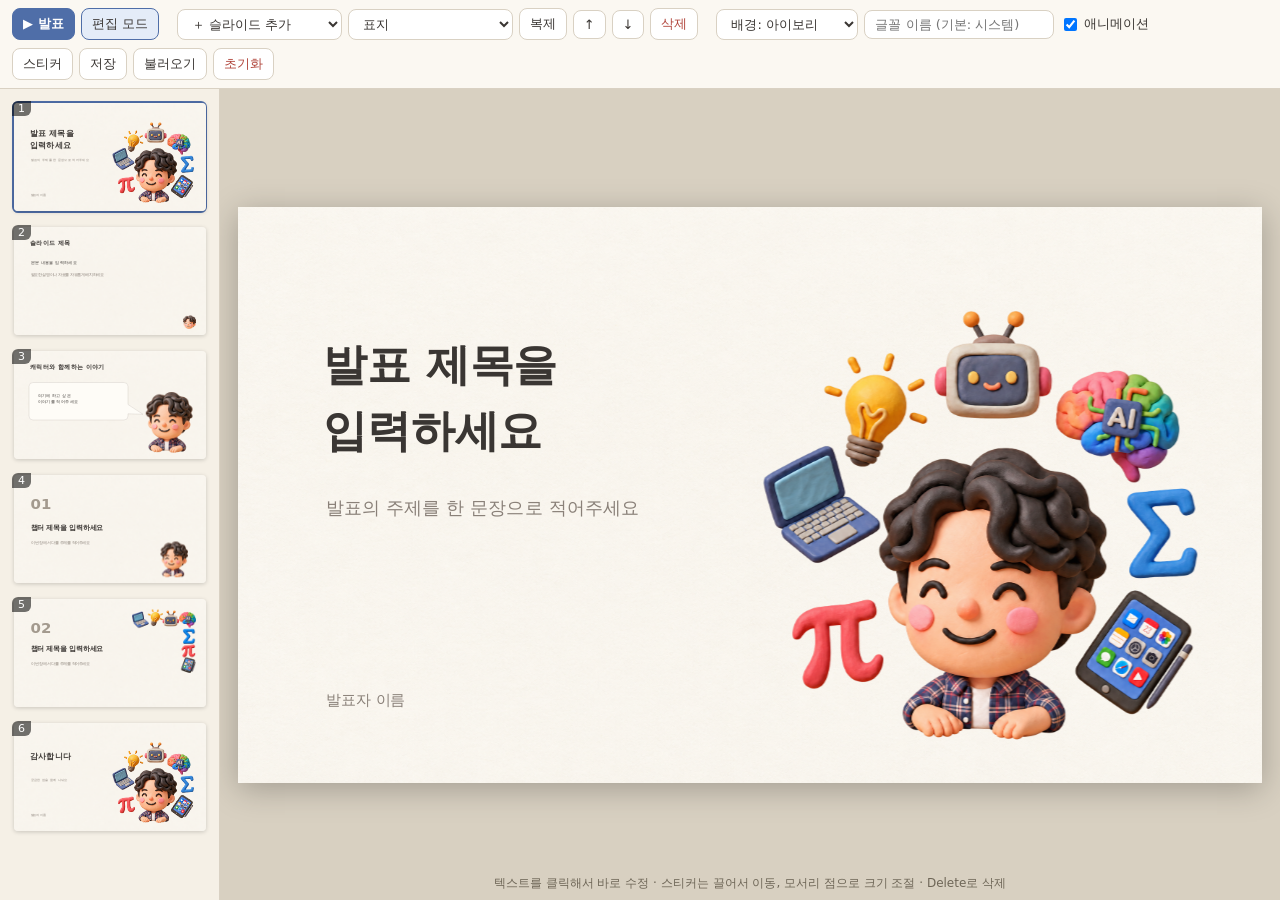
==== app/index.html @ e6085f99 "슬라이드 발표 앱 초안과 스티커 에셋, 문서 추가 - app/: 순수 HTML/JS 슬라이드 앱 (6종 형태, 편집 모드, 애니메이션, 발표 모드, 스티커) - app/assets" ====
<!doctype html>
<html lang="ko">
<head>
<meta charset="utf-8">
<meta name="viewport" content="width=device-width, initial-scale=1">
<title>Any Slide</title>
<link rel="stylesheet" href="style.css">
</head>
<body class="edit">
<header id="toolbar">
  <div class="group">
    <button id="btnPresent" class="primary" title="발표 시작 (F)">▶ 발표</button>
    <button id="btnEdit" title="편집 모드 켜기/끄기 (E)">편집 모드</button>
  </div>
  <div class="group">
    <select id="selAdd" title="새 슬라이드 추가"><option value="">＋ 슬라이드 추가</option></select>
    <select id="selType" title="현재 슬라이드의 형태"></select>
    <button id="btnDup" title="복제">복제</button>
    <button id="btnUp" title="앞으로">↑</button>
    <button id="btnDown" title="뒤로">↓</button>
    <button id="btnDel" title="삭제" class="danger">삭제</button>
  </div>
  <div class="group">
    <select id="selBg" title="배경">
      <option value="ivory">배경: 아이보리</option>
      <option value="sage">배경: 세이지</option>
      <option value="bluegray">배경: 블루그레이</option>
    </select>
    <input id="inFont" type="text" placeholder="글꼴 이름 (기본: 시스템)" title="CSS font-family. 컴퓨터에 설치된 글꼴 이름을 입력">
    <label class="check"><input id="chkAnim" type="checkbox" checked> 애니메이션</label>
  </div>
  <div class="group">
    <button id="btnSticker" title="스티커 추가">스티커</button>
    <button id="btnExport" title="덱을 JSON 파일로 저장">저장</button>
    <button id="btnImport" title="JSON 파일 불러오기">불러오기</button>
    <button id="btnReset" class="danger" title="처음 상태로">초기화</button>
  </div>
</header>

<aside id="thumbs" aria-label="슬라이드 목록"></aside>

<main id="stageWrap">
  <div id="stageBox"><div id="slideHost"></div></div>
  <div id="hint">텍스트를 클릭해서 바로 수정 · 스티커는 끌어서 이동, 모서리 점으로 크기 조절 · Delete로 삭제</div>
</main>

<div id="stickerPanel" hidden>
  <div class="panel-title">스티커 <button id="btnPanelClose" aria-label="닫기">✕</button></div>
  <div id="stickerGrid"></div>
  <div class="panel-actions">
    <label class="check"><input id="chkStickerMove" type="checkbox" checked> 선택한 스티커 둥실둥실</label>
    <button id="btnStickerDel" class="danger">선택한 스티커 삭제</button>
  </div>
</div>

<div id="hud" aria-hidden="true"></div>
<input id="fileImport" type="file" accept="application/json,.json" hidden>
<script src="app.js"></script>
</body>
</html>
---- app/style.css ----
:root {
  --ink: #3a3633;
  --ink-sub: #8a8179;
  --ink-num: #a39a8e;
  --ui-bg: #efe9de;
  --ui-line: #d9d1c3;
  --ui-accent: #4f6ea8;
  --font: "Pretendard", "Apple SD Gothic Neo", "Noto Sans KR", "Malgun Gothic", system-ui, sans-serif;
}
* { box-sizing: border-box; }
html, body { height: 100%; margin: 0; }
body {
  font-family: var(--font);
  background: var(--ui-bg);
  color: var(--ink);
  display: grid;
  grid-template-columns: 220px 1fr;
  grid-template-rows: auto 1fr;
  grid-template-areas: "bar bar" "side main";
  overflow: hidden;
}

/* ---------- 도구 모음 ---------- */
#toolbar {
  grid-area: bar;
  display: flex; flex-wrap: wrap; gap: 8px 18px; align-items: center;
  padding: 8px 12px; background: #fbf8f2; border-bottom: 1px solid var(--ui-line);
}
#toolbar .group { display: flex; gap: 6px; align-items: center; flex-wrap: wrap; }
button, select, input[type=text] {
  font: inherit; font-size: 13px; color: var(--ink);
  background: #fff; border: 1px solid var(--ui-line); border-radius: 8px; padding: 6px 10px;
}
button { cursor: pointer; }
button:hover, select:hover { border-color: #b9ae9c; }
button.primary { background: var(--ui-accent); border-color: var(--ui-accent); color: #fff; font-weight: 600; }
button.danger { color: #b0443a; }
button.on { background: #e4ecf8; border-color: var(--ui-accent); }
input[type=text] { width: 190px; }
.check { font-size: 13px; display: flex; gap: 4px; align-items: center; cursor: pointer; }

/* ---------- 썸네일 ---------- */
#thumbs {
  grid-area: side; overflow-y: auto; padding: 12px; background: #f5f0e6;
  border-right: 1px solid var(--ui-line);
  display: flex; flex-direction: column; gap: 12px;
}
.thumb { position: relative; cursor: pointer; border: 2px solid transparent; border-radius: 6px; padding: 0; }
.thumb.active { border-color: var(--ui-accent); }
.thumb .no { position: absolute; left: -2px; top: -2px; background: rgba(0,0,0,.55); color: #fff; font-size: 11px; padding: 1px 6px; border-radius: 6px 0 6px 0; z-index: 2; }
.thumb .box { width: 192px; height: 108px; overflow: hidden; position: relative; border-radius: 4px; box-shadow: 0 1px 4px rgba(0,0,0,.18); }
.thumb .slide { transform: scale(0.1); transform-origin: 0 0; }

/* ---------- 무대 ---------- */
#stageWrap { grid-area: main; position: relative; display: flex; align-items: center; justify-content: center; overflow: hidden; background: #d8d0c1; }
#stageBox { position: relative; box-shadow: 0 6px 30px rgba(0,0,0,.25); }
#hint { position: absolute; bottom: 8px; left: 0; right: 0; text-align: center; font-size: 12px; color: #6e6657; pointer-events: none; }

.slide {
  position: absolute; left: 0; top: 0; width: 1920px; height: 1080px;
  transform-origin: 0 0; overflow: hidden; background-size: cover; background-position: center;
  font-family: var(--deck-font, var(--font));
}
.slide.enter { animation: slide-in .35s ease-out both; }
.slide > * { position: absolute; margin: 0; }

.t { white-space: pre-wrap; word-break: keep-all; overflow-wrap: anywhere; outline: none; color: var(--ink); }
.t.title-xl { font-size: 82px; font-weight: 700; line-height: 1.5; }
.t.title-l  { font-size: 68px; font-weight: 700; line-height: 1.3; }
.t.title-m  { font-size: 64px; font-weight: 700; line-height: 1.3; }
.t.body-l   { font-size: 44px; font-weight: 400; line-height: 1.5; }
.t.body-m   { font-size: 36px; font-weight: 400; line-height: 1.5; color: var(--ink-sub); }
.t.sub      { font-size: 34px; font-weight: 400; line-height: 1.4; color: var(--ink-sub); }
.t.name     { font-size: 28px; font-weight: 400; line-height: 1.4; color: var(--ink-sub); }
.t.num      { font-size: 150px; font-weight: 600; line-height: 1.1; color: var(--ink-num); }
.t.bubble   { font-size: 44px; line-height: 1.5; }

.edit .t[contenteditable] { cursor: text; border-radius: 8px; }
.edit .t[contenteditable]:hover { background: rgba(79,110,168,.08); box-shadow: 0 0 0 2px rgba(79,110,168,.25); }
.edit .t[contenteditable]:focus { background: rgba(79,110,168,.10); box-shadow: 0 0 0 3px rgba(79,110,168,.45); }
.edit .t[contenteditable]:empty::before { content: attr(data-ph); color: #b8b0a3; }

.img { user-select: none; -webkit-user-drag: none; pointer-events: none; }
.sticker { cursor: grab; touch-action: none; }
.sticker img { width: 100%; display: block; pointer-events: none; -webkit-user-drag: none; }
.sticker .rs { display: none; position: absolute; right: -10px; bottom: -10px; width: 26px; height: 26px; background: var(--ui-accent); border: 3px solid #fff; border-radius: 50%; cursor: nwse-resize; }
.edit .sticker.sel { outline: 3px dashed var(--ui-accent); outline-offset: 4px; }
.edit .sticker.sel .rs { display: block; }
.present .sticker { cursor: none; pointer-events: none; }

/* ---------- 애니메이션 (글자는 페이드인 위주) ---------- */
.fade-up { animation: fade-up .7s cubic-bezier(.2,.7,.2,1) both; animation-delay: var(--d, 0s); }
.pop { animation: pop .8s cubic-bezier(.2,1.3,.4,1) both; animation-delay: var(--d, 0s); }
.rise { animation: rise .8s cubic-bezier(.2,.8,.2,1) both; animation-delay: var(--d, 0s); }
.drop-in { animation: drop-in .9s cubic-bezier(.2,.8,.2,1) both; animation-delay: var(--d, 0s); }
.pop.float { animation: pop .8s cubic-bezier(.2,1.3,.4,1) both, float 5s ease-in-out infinite; animation-delay: var(--d, 0s), calc(var(--d, 0s) + .9s); }
.bubble-pop { transform-origin: 1290px 633px; animation: pop .7s cubic-bezier(.2,1.4,.4,1) both; animation-delay: var(--d, 0s); }
@keyframes fade-up { from { opacity: 0; transform: translateY(26px); } to { opacity: 1; transform: none; } }
@keyframes pop { from { opacity: 0; transform: scale(.6); } to { opacity: 1; transform: none; } }
@keyframes rise { from { opacity: 0; transform: translateY(80px); } to { opacity: 1; transform: none; } }
@keyframes drop-in { from { opacity: 0; transform: translate(50px,-50px) scale(.92); } to { opacity: 1; transform: none; } }
@keyframes float { 0%,100% { transform: translateY(0); } 50% { transform: translateY(-10px); } }
@keyframes slide-in { from { opacity: 0; } to { opacity: 1; } }
.no-anim *, .no-anim.slide { animation: none !important; }
@media (prefers-reduced-motion: reduce) { .slide *, .slide { animation: none !important; } }

/* ---------- 스티커 패널 ---------- */
#stickerPanel {
  position: fixed; right: 16px; top: 64px; width: 280px; max-height: 70vh; overflow: auto; z-index: 20;
  background: #fffdf8; border: 1px solid var(--ui-line); border-radius: 12px; box-shadow: 0 8px 30px rgba(0,0,0,.2); padding: 12px;
}
#stickerPanel[hidden] { display: none; }
.panel-title { display: flex; justify-content: space-between; align-items: center; font-weight: 700; margin-bottom: 8px; }
.panel-title button { border: 0; background: none; font-size: 16px; padding: 2px 6px; }
#stickerGrid { display: grid; grid-template-columns: repeat(3, 1fr); gap: 8px; }
#stickerGrid button { padding: 6px; aspect-ratio: 1; background: #f3eee4; }
#stickerGrid img { width: 100%; height: 100%; object-fit: contain; }
.panel-actions { margin-top: 10px; display: flex; flex-direction: column; gap: 8px; }

/* ---------- 발표 모드 ---------- */
body.present { grid-template-columns: 1fr; grid-template-rows: 1fr; grid-template-areas: "main"; background: #000; }
body.present #toolbar, body.present #thumbs, body.present #hint, body.present #stickerPanel { display: none; }
body.present #stageWrap { background: #000; }
body.present #stageBox { box-shadow: none; }
body.present.idle { cursor: none; }
#hud { position: fixed; bottom: 12px; left: 50%; transform: translateX(-50%); background: rgba(0,0,0,.55); color: #fff; font-size: 14px; padding: 4px 14px; border-radius: 999px; opacity: 0; transition: opacity .3s; pointer-events: none; display: none; }
body.present #hud { display: block; }
body.present:not(.idle) #hud { opacity: 1; }

@keyframes noop {}
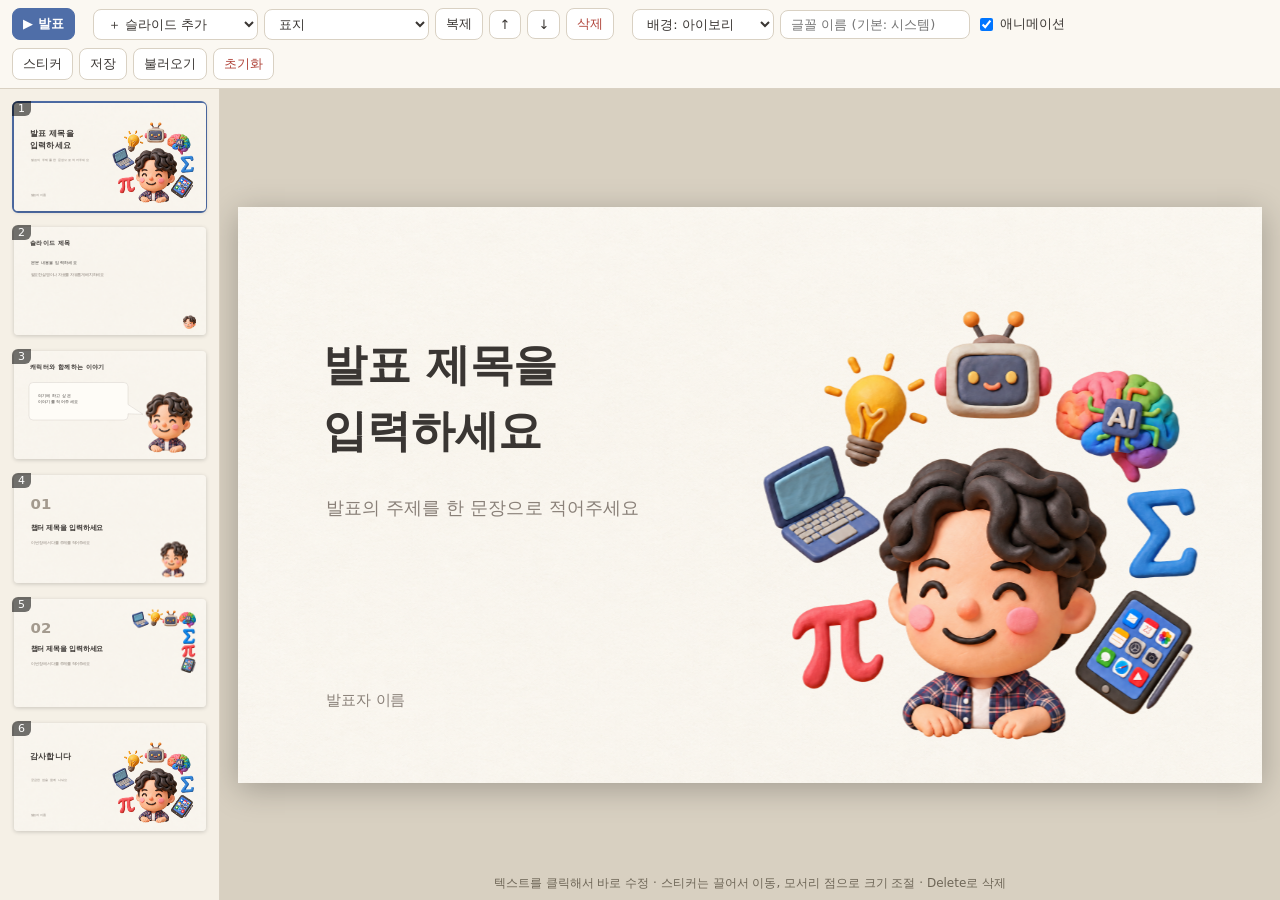
==== commit cd1fb360: "Codex 검토 반영: 덱 검증, 저장 안정화, 스티커 조작, 접근성 수정 - 불러온 덱을 허용 필드만 복사하고 범위를 검증해 속성 주입 차단 - 불러오기 실패 시 기존 덱 유지," ====
--- a/app/index.html
+++ b/app/index.html
@@ -9,8 +9,7 @@
 <body class="edit">
 <header id="toolbar">
   <div class="group">
-    <button id="btnPresent" class="primary" title="발표 시작 (F)">▶ 발표</button>
-    <button id="btnEdit" title="편집 모드 켜기/끄기 (E)">편집 모드</button>
+    <button id="btnPresent" class="primary" title="발표 시작 (F) · 발표 중 Esc로 종료">▶ 발표</button>
   </div>
   <div class="group">
     <select id="selAdd" title="새 슬라이드 추가"><option value="">＋ 슬라이드 추가</option></select>
--- a/app/style.css
+++ b/app/style.css
@@ -45,8 +45,9 @@
   border-right: 1px solid var(--ui-line);
   display: flex; flex-direction: column; gap: 12px;
 }
-.thumb { position: relative; cursor: pointer; border: 2px solid transparent; border-radius: 6px; padding: 0; }
+.thumb { position: relative; display: block; cursor: pointer; border: 2px solid transparent; border-radius: 6px; padding: 0; background: none; font: inherit; text-align: left; }
 .thumb.active { border-color: var(--ui-accent); }
+.thumb:focus-visible, button:focus-visible, select:focus-visible, input:focus-visible { outline: 3px solid var(--ui-accent); outline-offset: 2px; }
 .thumb .no { position: absolute; left: -2px; top: -2px; background: rgba(0,0,0,.55); color: #fff; font-size: 11px; padding: 1px 6px; border-radius: 6px 0 6px 0; z-index: 2; }
 .thumb .box { width: 192px; height: 108px; overflow: hidden; position: relative; border-radius: 4px; box-shadow: 0 1px 4px rgba(0,0,0,.18); }
 .thumb .slide { transform: scale(0.1); transform-origin: 0 0; }
@@ -55,6 +56,7 @@
 #stageWrap { grid-area: main; position: relative; display: flex; align-items: center; justify-content: center; overflow: hidden; background: #d8d0c1; }
 #stageBox { position: relative; box-shadow: 0 6px 30px rgba(0,0,0,.25); }
 #hint { position: absolute; bottom: 8px; left: 0; right: 0; text-align: center; font-size: 12px; color: #6e6657; pointer-events: none; }
+#hint.warn { color: #fff; background: #b0443a; font-size: 13px; padding: 6px 12px; bottom: 0; }
 
 .slide {
   position: absolute; left: 0; top: 0; width: 1920px; height: 1080px;
@@ -126,5 +128,3 @@
 #hud { position: fixed; bottom: 12px; left: 50%; transform: translateX(-50%); background: rgba(0,0,0,.55); color: #fff; font-size: 14px; padding: 4px 14px; border-radius: 999px; opacity: 0; transition: opacity .3s; pointer-events: none; display: none; }
 body.present #hud { display: block; }
 body.present:not(.idle) #hud { opacity: 1; }
-
-@keyframes noop {}
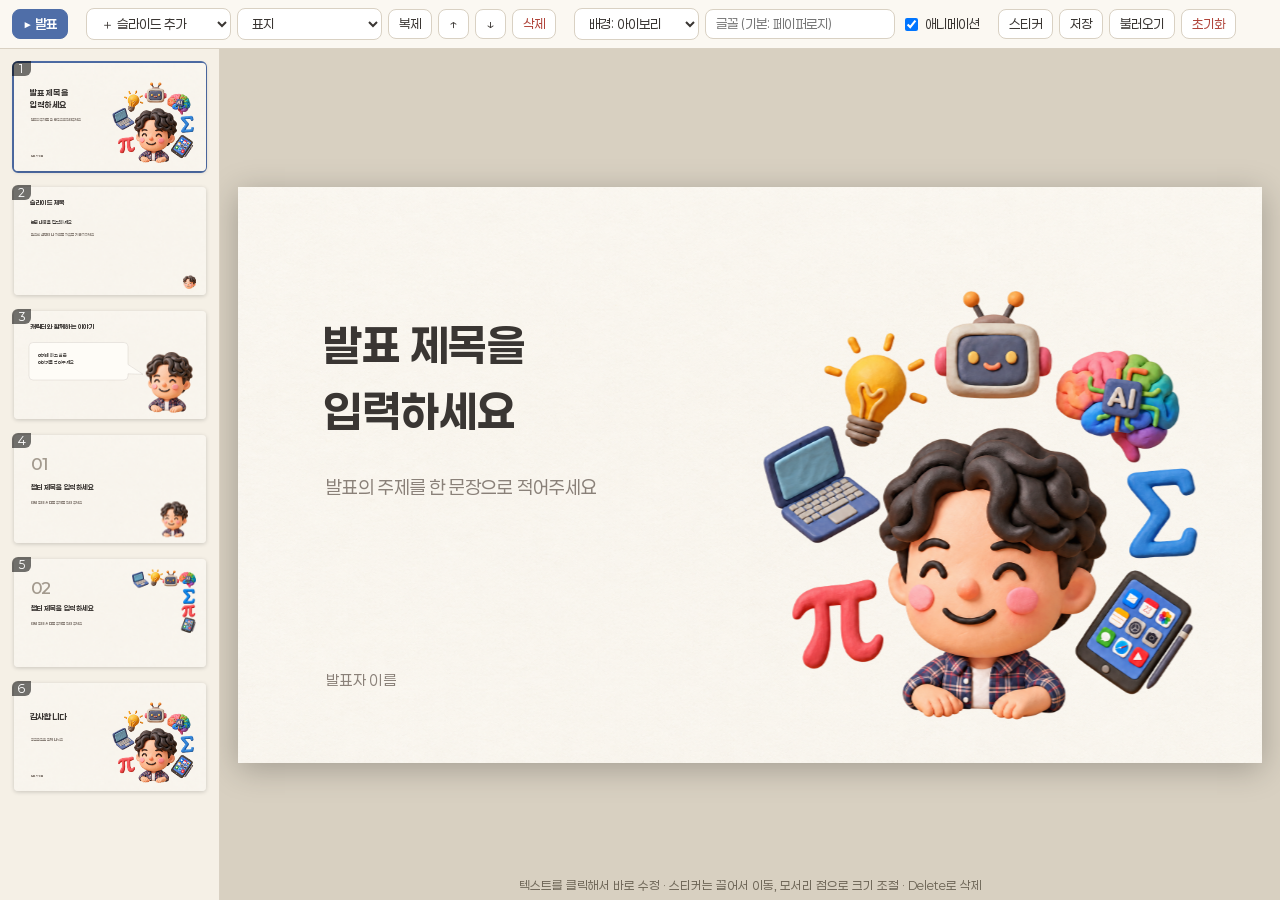
==== commit 3db0074d: "기본 글꼴을 페이퍼로지로 변경하고 웹폰트 포함 - app/fonts/에 Paperlogy 400~800 웹폰트와 OFL 라이선스 포함 (공식 Freesentation/paperlo" ====
--- a/app/index.html
+++ b/app/index.html
@@ -25,7 +25,7 @@
       <option value="sage">배경: 세이지</option>
       <option value="bluegray">배경: 블루그레이</option>
     </select>
-    <input id="inFont" type="text" placeholder="글꼴 이름 (기본: 시스템)" title="CSS font-family. 컴퓨터에 설치된 글꼴 이름을 입력">
+    <input id="inFont" type="text" placeholder="글꼴 (기본: 페이퍼로지)" title="다른 글꼴을 쓰려면 컴퓨터에 설치된 글꼴 이름을 입력. 비우면 페이퍼로지">
     <label class="check"><input id="chkAnim" type="checkbox" checked> 애니메이션</label>
   </div>
   <div class="group">
--- a/app/style.css
+++ b/app/style.css
@@ -1,3 +1,10 @@
+/* 페이퍼로지 (SIL OFL 1.1, fonts/OFL-Paperlogy.txt). 오프라인 발표를 위해 앱에 포함 */
+@font-face { font-family: 'Paperlogy'; src: url('fonts/Paperlogy-4Regular.woff2') format('woff2'); font-weight: 400; font-display: block; }
+@font-face { font-family: 'Paperlogy'; src: url('fonts/Paperlogy-5Medium.woff2') format('woff2'); font-weight: 500; font-display: block; }
+@font-face { font-family: 'Paperlogy'; src: url('fonts/Paperlogy-6SemiBold.woff2') format('woff2'); font-weight: 600; font-display: block; }
+@font-face { font-family: 'Paperlogy'; src: url('fonts/Paperlogy-7Bold.woff2') format('woff2'); font-weight: 700; font-display: block; }
+@font-face { font-family: 'Paperlogy'; src: url('fonts/Paperlogy-8ExtraBold.woff2') format('woff2'); font-weight: 800; font-display: block; }
+
 :root {
   --ink: #3a3633;
   --ink-sub: #8a8179;
@@ -5,7 +12,7 @@
   --ui-bg: #efe9de;
   --ui-line: #d9d1c3;
   --ui-accent: #4f6ea8;
-  --font: "Pretendard", "Apple SD Gothic Neo", "Noto Sans KR", "Malgun Gothic", system-ui, sans-serif;
+  --font: "Paperlogy", "Apple SD Gothic Neo", "Noto Sans KR", "Malgun Gothic", system-ui, sans-serif;
 }
 * { box-sizing: border-box; }
 html, body { height: 100%; margin: 0; }
@@ -77,6 +84,9 @@
 .t.num      { font-size: 150px; font-weight: 600; line-height: 1.1; color: var(--ink-num); }
 .t.bubble   { font-size: 44px; line-height: 1.5; }
 
+.stack { display: flex; flex-direction: column; }
+.stack > .t { position: relative; }
+.edit .over { outline: 3px dashed #b0443a; outline-offset: 6px; border-radius: 8px; }
 .edit .t[contenteditable] { cursor: text; border-radius: 8px; }
 .edit .t[contenteditable]:hover { background: rgba(79,110,168,.08); box-shadow: 0 0 0 2px rgba(79,110,168,.25); }
 .edit .t[contenteditable]:focus { background: rgba(79,110,168,.10); box-shadow: 0 0 0 3px rgba(79,110,168,.45); }
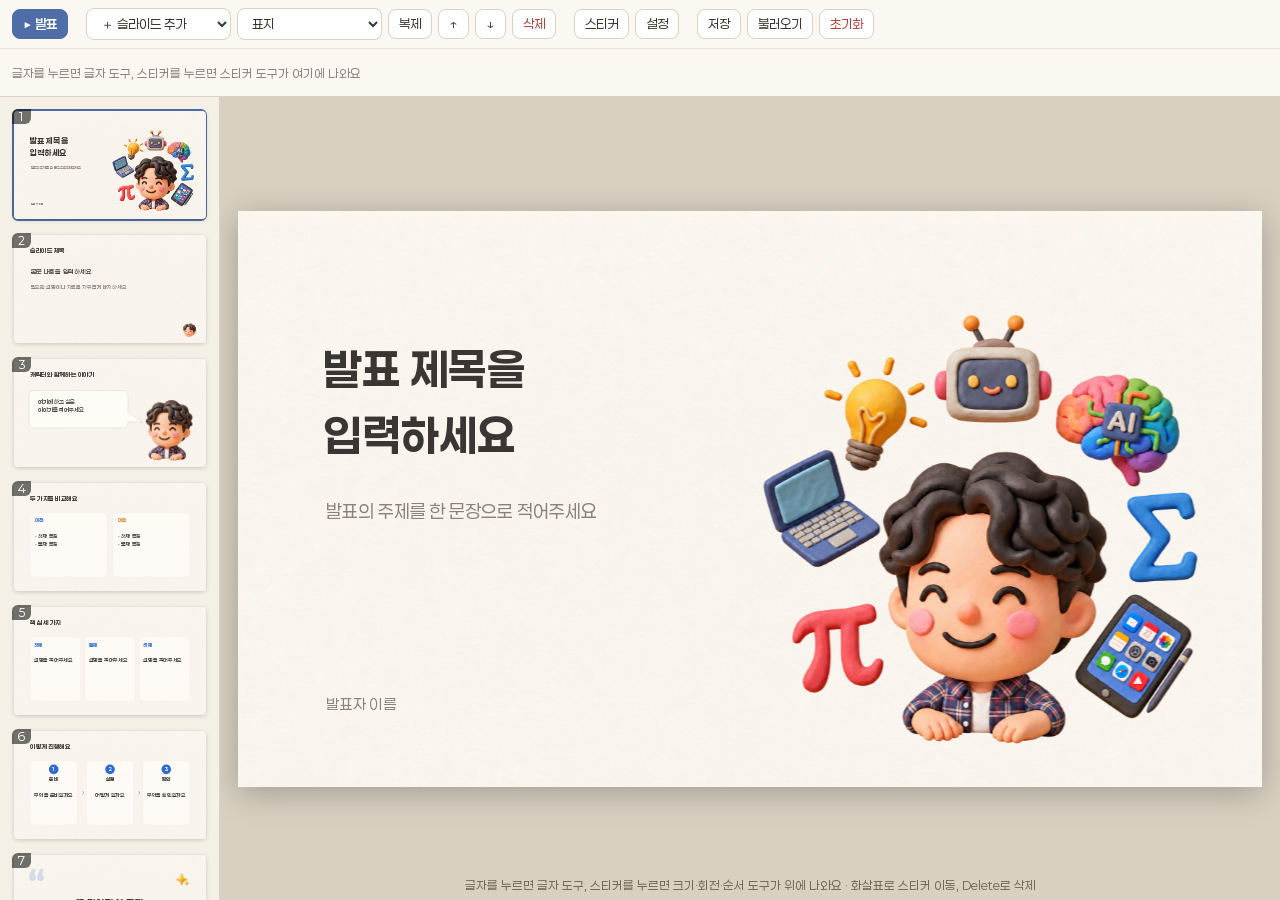
==== commit d66b9ba0: "1차 수정: 스티커 패널·변형, 글자 서식, 새 형태 7종, 자동 키우기, 장 전환, 애니메이션 설정 - 스티커 패널 잘림 수정, 이름 표시 (1) - 스티커 네 모서리 크기 조절" ====
--- a/app/index.html
+++ b/app/index.html
@@ -8,52 +8,61 @@
 </head>
 <body class="edit">
 <header id="toolbar">
-  <div class="group">
-    <button id="btnPresent" class="primary" title="발표 시작 (F) · 발표 중 Esc로 종료">▶ 발표</button>
+  <div id="mainbar">
+    <div class="group">
+      <button id="btnPresent" class="primary" title="발표 시작 (F) · 발표 중 Esc로 종료">▶ 발표</button>
+    </div>
+    <div class="group">
+      <select id="selAdd" title="새 슬라이드 추가"><option value="">＋ 슬라이드 추가</option></select>
+      <select id="selType" title="현재 슬라이드의 형태"></select>
+      <button id="btnDup" title="슬라이드 복제">복제</button>
+      <button id="btnUp" title="앞으로">↑</button>
+      <button id="btnDown" title="뒤로">↓</button>
+      <button id="btnDel" title="슬라이드 삭제" class="danger">삭제</button>
+    </div>
+    <div class="group">
+      <button id="btnSticker" title="스티커 추가">스티커</button>
+      <button id="btnSettings" title="배경, 글꼴, 장 전환, 애니메이션">설정</button>
+    </div>
+    <div class="group">
+      <button id="btnExport" title="덱을 JSON 파일로 저장">저장</button>
+      <button id="btnImport" title="JSON 파일 불러오기">불러오기</button>
+      <button id="btnReset" class="danger" title="처음 상태로">초기화</button>
+    </div>
   </div>
-  <div class="group">
-    <select id="selAdd" title="새 슬라이드 추가"><option value="">＋ 슬라이드 추가</option></select>
-    <select id="selType" title="현재 슬라이드의 형태"></select>
-    <button id="btnDup" title="복제">복제</button>
-    <button id="btnUp" title="앞으로">↑</button>
-    <button id="btnDown" title="뒤로">↓</button>
-    <button id="btnDel" title="삭제" class="danger">삭제</button>
-  </div>
-  <div class="group">
-    <select id="selBg" title="배경">
-      <option value="ivory">배경: 아이보리</option>
-      <option value="sage">배경: 세이지</option>
-      <option value="bluegray">배경: 블루그레이</option>
-    </select>
-    <input id="inFont" type="text" placeholder="글꼴 (기본: 페이퍼로지)" title="다른 글꼴을 쓰려면 컴퓨터에 설치된 글꼴 이름을 입력. 비우면 페이퍼로지">
-    <label class="check"><input id="chkAnim" type="checkbox" checked> 애니메이션</label>
-  </div>
-  <div class="group">
-    <button id="btnSticker" title="스티커 추가">스티커</button>
-    <button id="btnExport" title="덱을 JSON 파일로 저장">저장</button>
-    <button id="btnImport" title="JSON 파일 불러오기">불러오기</button>
-    <button id="btnReset" class="danger" title="처음 상태로">초기화</button>
-  </div>
+  <!-- 글자를 고르면 글자 도구, 스티커를 고르면 스티커 도구, 아니면 이 장의 옵션 -->
+  <div id="ctxbar" aria-label="선택한 것의 도구"></div>
 </header>
 
 <aside id="thumbs" aria-label="슬라이드 목록"></aside>
 
 <main id="stageWrap">
   <div id="stageBox"><div id="slideHost"></div></div>
-  <div id="hint">텍스트를 클릭해서 바로 수정 · 스티커는 끌어서 이동, 모서리 점으로 크기 조절 · Delete로 삭제</div>
+  <div id="hint"></div>
 </main>
 
-<div id="stickerPanel" hidden>
-  <div class="panel-title">스티커 <button id="btnPanelClose" aria-label="닫기">✕</button></div>
+<div id="stickerPanel" class="float-panel" hidden>
+  <div class="panel-title"><span id="stickerPanelTitle">스티커</span> <button id="btnStickerClose" aria-label="닫기">✕</button></div>
   <div id="stickerGrid"></div>
-  <div class="panel-actions">
-    <label class="check"><input id="chkStickerMove" type="checkbox" checked> 선택한 스티커 둥실둥실</label>
-    <button id="btnStickerDel" class="danger">선택한 스티커 삭제</button>
-  </div>
 </div>
 
-<div id="hud" aria-hidden="true"></div>
+<div id="settingsPanel" class="float-panel" hidden>
+  <div class="panel-title">설정 <button id="btnSettingsClose" aria-label="닫기">✕</button></div>
+  <label class="set-row">배경 <select id="selBg"></select></label>
+  <label class="set-row">글꼴 <input id="inFont" type="text" placeholder="기본: 페이퍼로지" title="다른 글꼴을 쓰려면 컴퓨터에 설치된 글꼴 이름을 입력. 비우면 페이퍼로지"></label>
+  <hr class="set-sep">
+  <label class="set-row">장 전환 <select id="selTransition"></select></label>
+  <label class="set-row">전환 속도 <span><input id="rngDuration" type="range" min="0.2" max="1" step="0.1"> <span id="lblDuration"></span></span></label>
+  <label class="set-row">이 장만 <select id="selSlideTransition"></select></label>
+  <hr class="set-sep">
+  <label class="set-row">글자 등장 <select id="selTextAnim"></select></label>
+  <label class="set-row">그림 등장 <span class="check"><input id="chkImgAnim" type="checkbox"> 켜기</span></label>
+  <label class="set-row">둥실둥실 <span class="check"><input id="chkFloat" type="checkbox"> 켜기</span></label>
+</div>
+
+<div id="hud" aria-live="polite"></div>
 <input id="fileImport" type="file" accept="application/json,.json" hidden>
+<script src="deck-spec.js"></script>
 <script src="app.js"></script>
 </body>
 </html>
--- a/app/style.css
+++ b/app/style.css
@@ -9,10 +9,15 @@
   --ink: #3a3633;
   --ink-sub: #8a8179;
   --ink-num: #a39a8e;
+  --acc-blue: #2e6bd0;
+  --acc-orange: #e07b1f;
+  --panel: rgba(255, 253, 248, .86);
+  --panel-line: #e3dccf;
   --ui-bg: #efe9de;
   --ui-line: #d9d1c3;
   --ui-accent: #4f6ea8;
   --font: "Paperlogy", "Apple SD Gothic Neo", "Noto Sans KR", "Malgun Gothic", system-ui, sans-serif;
+  --mono: "SF Mono", Menlo, Consolas, "D2Coding", monospace;
 }
 * { box-sizing: border-box; }
 html, body { height: 100%; margin: 0; }
@@ -27,23 +32,29 @@
   overflow: hidden;
 }
 
-/* ---------- 도구 모음 ---------- */
-#toolbar {
-  grid-area: bar;
-  display: flex; flex-wrap: wrap; gap: 8px 18px; align-items: center;
-  padding: 8px 12px; background: #fbf8f2; border-bottom: 1px solid var(--ui-line);
-}
-#toolbar .group { display: flex; gap: 6px; align-items: center; flex-wrap: wrap; }
+/* ---------- 도구 모음 (윗줄: 덱·슬라이드, 아랫줄: 선택한 것에 따라 바뀌는 도구) ---------- */
+#toolbar { grid-area: bar; background: #fbf8f2; border-bottom: 1px solid var(--ui-line); }
+#mainbar, #ctxbar { display: flex; flex-wrap: wrap; gap: 8px 18px; align-items: center; padding: 8px 12px; }
+#ctxbar { border-top: 1px solid #ece5d8; min-height: 48px; padding-top: 6px; padding-bottom: 6px; }
+.group { display: flex; gap: 6px; align-items: center; flex-wrap: wrap; }
+.ctx-label { font-size: 12px; color: #8a8179; margin-right: 2px; }
 button, select, input[type=text] {
   font: inherit; font-size: 13px; color: var(--ink);
   background: #fff; border: 1px solid var(--ui-line); border-radius: 8px; padding: 6px 10px;
 }
 button { cursor: pointer; }
 button:hover, select:hover { border-color: #b9ae9c; }
+button:disabled { opacity: .45; cursor: default; }
 button.primary { background: var(--ui-accent); border-color: var(--ui-accent); color: #fff; font-weight: 600; }
 button.danger { color: #b0443a; }
 button.on { background: #e4ecf8; border-color: var(--ui-accent); }
+button.fmt-b { font-weight: 800; min-width: 34px; }
+button.fmt-u { text-decoration: underline; min-width: 34px; }
+button.fmt-m { background: linear-gradient(transparent 55%, #ffe58a 55%); min-width: 34px; }
+button.swatch { width: 26px; height: 26px; padding: 0; border-radius: 50%; border: 2px solid #fff; box-shadow: 0 0 0 1px var(--ui-line); }
+button.swatch.none { background: conic-gradient(var(--ink) 0 25%, #fff 0 50%, var(--ink) 0 75%, #fff 0); }
 input[type=text] { width: 190px; }
+input[type=range] { width: 120px; }
 .check { font-size: 13px; display: flex; gap: 4px; align-items: center; cursor: pointer; }
 
 /* ---------- 썸네일 ---------- */
@@ -61,7 +72,7 @@
 
 /* ---------- 무대 ---------- */
 #stageWrap { grid-area: main; position: relative; display: flex; align-items: center; justify-content: center; overflow: hidden; background: #d8d0c1; }
-#stageBox { position: relative; box-shadow: 0 6px 30px rgba(0,0,0,.25); }
+#stageBox { position: relative; overflow: hidden; box-shadow: 0 6px 30px rgba(0,0,0,.25); }
 #hint { position: absolute; bottom: 8px; left: 0; right: 0; text-align: center; font-size: 12px; color: #6e6657; pointer-events: none; }
 #hint.warn { color: #fff; background: #b0443a; font-size: 13px; padding: 6px 12px; bottom: 0; }
 
@@ -70,68 +81,146 @@
   transform-origin: 0 0; overflow: hidden; background-size: cover; background-position: center;
   font-family: var(--deck-font, var(--font));
 }
-.slide.enter { animation: slide-in .35s ease-out both; }
 .slide > * { position: absolute; margin: 0; }
 
-.t { white-space: pre-wrap; word-break: keep-all; overflow-wrap: anywhere; outline: none; color: var(--ink); }
-.t.title-xl { font-size: 82px; font-weight: 700; line-height: 1.5; }
-.t.title-l  { font-size: 68px; font-weight: 700; line-height: 1.3; }
-.t.title-m  { font-size: 64px; font-weight: 700; line-height: 1.3; }
-.t.body-l   { font-size: 44px; font-weight: 400; line-height: 1.5; }
-.t.body-m   { font-size: 36px; font-weight: 400; line-height: 1.5; color: var(--ink-sub); }
-.t.sub      { font-size: 34px; font-weight: 400; line-height: 1.4; color: var(--ink-sub); }
-.t.name     { font-size: 28px; font-weight: 400; line-height: 1.4; color: var(--ink-sub); }
-.t.num      { font-size: 150px; font-weight: 600; line-height: 1.1; color: var(--ink-num); }
-.t.bubble   { font-size: 44px; line-height: 1.5; }
+/* 글자: 크기는 --fs(형태별 기본) × --k(사용자가 정한 배율). 자동 맞춤은 font-size를 직접 덮어쓴다 */
+.t { white-space: pre-wrap; word-break: keep-all; overflow-wrap: anywhere; outline: none; color: var(--ink); font-size: calc(var(--fs) * var(--k, 1)); }
+.t.title-xl { --fs: 82px; font-weight: 700; line-height: 1.5; }
+.t.title-l  { --fs: 68px; font-weight: 700; line-height: 1.3; }
+.t.title-m  { --fs: 64px; font-weight: 700; line-height: 1.3; }
+.t.body-l   { --fs: 44px; font-weight: 400; line-height: 1.5; }
+.t.body-m   { --fs: 36px; font-weight: 400; line-height: 1.5; color: var(--ink-sub); }
+.t.sub      { --fs: 34px; font-weight: 400; line-height: 1.4; color: var(--ink-sub); }
+.t.name     { --fs: 28px; font-weight: 400; line-height: 1.4; color: var(--ink-sub); }
+.t.num      { --fs: 150px; font-weight: 600; line-height: 1.1; color: var(--ink-num); }
+.t.bubble   { --fs: 44px; line-height: 1.5; }
+.t.head     { --fs: 50px; font-weight: 700; line-height: 1.3; }
+.t.card     { --fs: 38px; font-weight: 400; line-height: 1.5; }
+.t.statement { --fs: 76px; font-weight: 700; line-height: 1.4; }
+.t.code     { --fs: 36px; line-height: 1.5; color: #f3ede3; font-family: var(--mono); word-break: break-all; }
+.t.cell     { --fs: 36px; line-height: 1.4; }
+.acc-blue   { color: var(--acc-blue); }
+.acc-orange { color: var(--acc-orange); }
+.qmark { font-size: 320px; line-height: 1; color: var(--acc-blue); opacity: .18; font-weight: 800; pointer-events: none; }
+
+/* 글자 서식 (덱 파일의 **, __, ==, {{색:}} 표기) */
+.t b { font-weight: 800; }
+.t u { text-decoration-thickness: .08em; text-underline-offset: .14em; }
+.t mark { background: linear-gradient(transparent 55%, rgba(255, 214, 80, .75) 55%); color: inherit; padding: 0 .05em; }
+.c-red { color: #d64541; } .c-blue { color: #2e6bd0; } .c-green { color: #2f9e55; } .c-orange { color: #e07b1f; } .c-gray { color: #8a8179; }
 
 .stack { display: flex; flex-direction: column; }
+.stack.center { justify-content: center; }
 .stack > .t { position: relative; }
+
+/* 바탕 상자, 카드, 단계, 표, 그림 칸 */
+.panel { background: var(--panel); border: 2px solid var(--panel-line); border-radius: 36px; }
+.panel.dark { background: #2f2b28; border-color: #2f2b28; border-radius: 28px; }
+.badge { width: 96px; height: 96px; border-radius: 50%; background: var(--acc-blue); color: #fff; font-size: 48px; font-weight: 700; display: flex; align-items: center; justify-content: center; }
+.arrow { font-size: 90px; color: var(--ink-num); line-height: 1; font-weight: 300; }
+.table { display: grid; border-radius: 28px; overflow: hidden; border: 2px solid var(--panel-line); background: var(--panel); }
+.table > .t { padding: .45em .7em; border-bottom: 2px solid var(--panel-line); border-right: 2px solid var(--panel-line); }
+.table > .t.th { font-weight: 700; background: rgba(46, 107, 208, .10); }
+.table > .t.last-col { border-right: 0; }
+.table > .t.last-row { border-bottom: 0; }
+.slot { display: flex; align-items: center; justify-content: center; border-radius: 36px; }
+.slot img { max-width: 100%; max-height: 100%; object-fit: contain; pointer-events: none; }
+.slot.empty { border: 4px dashed var(--panel-line); color: #b8b0a3; font-size: 40px; }
+.present .slot.empty { visibility: hidden; }
+.edit .slot { cursor: pointer; }
+.edit .slot:hover { outline: 3px solid rgba(79,110,168,.35); }
+
 .edit .over { outline: 3px dashed #b0443a; outline-offset: 6px; border-radius: 8px; }
 .edit .t[contenteditable] { cursor: text; border-radius: 8px; }
 .edit .t[contenteditable]:hover { background: rgba(79,110,168,.08); box-shadow: 0 0 0 2px rgba(79,110,168,.25); }
 .edit .t[contenteditable]:focus { background: rgba(79,110,168,.10); box-shadow: 0 0 0 3px rgba(79,110,168,.45); }
 .edit .t[contenteditable]:empty::before { content: attr(data-ph); color: #b8b0a3; }
+.edit .table > .t[contenteditable]:focus { box-shadow: inset 0 0 0 3px rgba(79,110,168,.45); border-radius: 0; }
 
 .img { user-select: none; -webkit-user-drag: none; pointer-events: none; }
+
+/* 스티커: 바깥(.sticker)은 위치와 등장 효과, 안쪽(.rot)은 회전, 그림은 뒤집기 */
 .sticker { cursor: grab; touch-action: none; }
+.sticker .rot { position: relative; transform-origin: 50% 50%; }
 .sticker img { width: 100%; display: block; pointer-events: none; -webkit-user-drag: none; }
-.sticker .rs { display: none; position: absolute; right: -10px; bottom: -10px; width: 26px; height: 26px; background: var(--ui-accent); border: 3px solid #fff; border-radius: 50%; cursor: nwse-resize; }
-.edit .sticker.sel { outline: 3px dashed var(--ui-accent); outline-offset: 4px; }
-.edit .sticker.sel .rs { display: block; }
+.sticker img.flip { transform: scaleX(-1); }
+.sticker .h { display: none; position: absolute; width: 26px; height: 26px; background: #fff; border: 3px solid var(--ui-accent); border-radius: 50%; }
+.sticker .h.nw { left: -13px; top: -13px; cursor: nwse-resize; }
+.sticker .h.ne { right: -13px; top: -13px; cursor: nesw-resize; }
+.sticker .h.sw { left: -13px; bottom: -13px; cursor: nesw-resize; }
+.sticker .h.se { right: -13px; bottom: -13px; cursor: nwse-resize; }
+.sticker .h.turn { left: 50%; top: -70px; margin-left: -15px; width: 30px; height: 30px; background: var(--ui-accent); border-color: #fff; cursor: grab; }
+.sticker .h.turn::after { content: ''; position: absolute; left: 50%; top: 27px; width: 3px; height: 30px; margin-left: -1.5px; background: var(--ui-accent); }
+.edit .sticker.sel .rot { outline: 3px dashed var(--ui-accent); outline-offset: 4px; }
+.edit .sticker.sel .h { display: block; }
 .present .sticker { cursor: none; pointer-events: none; }
 
-/* ---------- 애니메이션 (글자는 페이드인 위주) ---------- */
-.fade-up { animation: fade-up .7s cubic-bezier(.2,.7,.2,1) both; animation-delay: var(--d, 0s); }
-.pop { animation: pop .8s cubic-bezier(.2,1.3,.4,1) both; animation-delay: var(--d, 0s); }
-.rise { animation: rise .8s cubic-bezier(.2,.8,.2,1) both; animation-delay: var(--d, 0s); }
-.drop-in { animation: drop-in .9s cubic-bezier(.2,.8,.2,1) both; animation-delay: var(--d, 0s); }
-.pop.float { animation: pop .8s cubic-bezier(.2,1.3,.4,1) both, float 5s ease-in-out infinite; animation-delay: var(--d, 0s), calc(var(--d, 0s) + .9s); }
-.bubble-pop { transform-origin: 1290px 633px; animation: pop .7s cubic-bezier(.2,1.4,.4,1) both; animation-delay: var(--d, 0s); }
+/* ---------- 등장 애니메이션 ---------- */
+/* 글자: 날아오기(fly) 또는 페이드만(fade). 장 전환 시간의 절반(--t0)만큼 늦게 시작한다 */
+.fx-fly { animation: fade-up .7s cubic-bezier(.2,.7,.2,1) both; animation-delay: calc(var(--d, 0s) + var(--t0, 0s)); }
+.fx-fade { animation: fade-in .8s ease-out both; animation-delay: calc(var(--d, 0s) + var(--t0, 0s)); }
+.pop { animation: pop .8s cubic-bezier(.2,1.3,.4,1) both; animation-delay: calc(var(--d, 0s) + var(--t0, 0s)); }
+.rise { animation: rise .8s cubic-bezier(.2,.8,.2,1) both; animation-delay: calc(var(--d, 0s) + var(--t0, 0s)); }
+.drop-in { animation: drop-in .9s cubic-bezier(.2,.8,.2,1) both; animation-delay: calc(var(--d, 0s) + var(--t0, 0s)); }
+.float { animation: float 5s ease-in-out infinite; animation-delay: calc(var(--d, 0s) + var(--t0, 0s)); }
+.pop.float { animation: pop .8s cubic-bezier(.2,1.3,.4,1) both, float 5s ease-in-out infinite; animation-delay: calc(var(--d, 0s) + var(--t0, 0s)), calc(var(--d, 0s) + var(--t0, 0s) + .9s); }
+.bubble-pop { transform-origin: 1290px 633px; animation: pop .7s cubic-bezier(.2,1.4,.4,1) both; animation-delay: calc(var(--d, 0s) + var(--t0, 0s)); }
 @keyframes fade-up { from { opacity: 0; transform: translateY(26px); } to { opacity: 1; transform: none; } }
+@keyframes fade-in { from { opacity: 0; } to { opacity: 1; } }
 @keyframes pop { from { opacity: 0; transform: scale(.6); } to { opacity: 1; transform: none; } }
 @keyframes rise { from { opacity: 0; transform: translateY(80px); } to { opacity: 1; transform: none; } }
 @keyframes drop-in { from { opacity: 0; transform: translate(50px,-50px) scale(.92); } to { opacity: 1; transform: none; } }
 @keyframes float { 0%,100% { transform: translateY(0); } 50% { transform: translateY(-10px); } }
-@keyframes slide-in { from { opacity: 0; } to { opacity: 1; } }
 .no-anim *, .no-anim.slide { animation: none !important; }
+
+/* ---------- 장 전환 ----------
+   새 장은 이전 장 위에 겹쳐 들어오고, 이전 장은 끝난 뒤 지운다 (배경이 비치는 깜박임 없음).
+   크기 배율(transform)과 겹치지 않도록 translate, scale 속성과 opacity만 움직인다. */
+.slide.tr-in, .slide.tr-out { animation-duration: var(--tdur, .5s); animation-fill-mode: both; animation-timing-function: cubic-bezier(.3,.7,.2,1); }
+.slide.tr-out { z-index: 0; pointer-events: none; }
+.slide.tr-in { z-index: 1; }
+.slide.tr-in.tr-fade { animation-name: tr-fade-in; }
+.slide.tr-out.tr-fade { animation-name: tr-hold; }
+.slide.tr-in.tr-slide { animation-name: tr-slide-in; }
+.slide.tr-out.tr-slide { animation-name: tr-slide-out; }
+.slide.tr-in.tr-slide.back { animation-name: tr-slide-in-back; }
+.slide.tr-out.tr-slide.back { animation-name: tr-slide-out-back; }
+.slide.tr-in.tr-zoom { animation-name: tr-zoom-in; }
+.slide.tr-out.tr-zoom { animation-name: tr-fade-out; }
+.slide.tr-in.tr-rise { animation-name: tr-rise-in; }
+.slide.tr-out.tr-rise { animation-name: tr-hold; }
+@keyframes tr-fade-in { from { opacity: 0; } to { opacity: 1; } }
+@keyframes tr-fade-out { from { opacity: 1; } to { opacity: 0; } }
+@keyframes tr-hold { from { opacity: 1; } to { opacity: 1; } }
+@keyframes tr-slide-in { from { translate: var(--stage-w) 0; } to { translate: 0 0; } }
+@keyframes tr-slide-out { from { translate: 0 0; } to { translate: calc(var(--stage-w) * -1) 0; } }
+@keyframes tr-slide-in-back { from { translate: calc(var(--stage-w) * -1) 0; } to { translate: 0 0; } }
+@keyframes tr-slide-out-back { from { translate: 0 0; } to { translate: var(--stage-w) 0; } }
+@keyframes tr-zoom-in { from { opacity: 0; scale: .92; translate: calc(var(--stage-w) * .04) calc(var(--stage-h) * .04); } to { opacity: 1; scale: 1; translate: 0 0; } }
+@keyframes tr-rise-in { from { opacity: 0; translate: 0 calc(var(--stage-h) * .08); } to { opacity: 1; translate: 0 0; } }
 @media (prefers-reduced-motion: reduce) { .slide *, .slide { animation: none !important; } }
 
-/* ---------- 스티커 패널 ---------- */
-#stickerPanel {
-  position: fixed; right: 16px; top: 64px; width: 280px; max-height: 70vh; overflow: auto; z-index: 20;
-  background: #fffdf8; border: 1px solid var(--ui-line); border-radius: 12px; box-shadow: 0 8px 30px rgba(0,0,0,.2); padding: 12px;
-}
-#stickerPanel[hidden] { display: none; }
-.panel-title { display: flex; justify-content: space-between; align-items: center; font-weight: 700; margin-bottom: 8px; }
+/* ---------- 떠 있는 패널 (스티커, 설정) ---------- */
+.float-panel {
+  position: fixed; right: 16px; top: 110px; max-height: 75vh; overflow: auto; z-index: 20;
+  background: #fffdf8; border: 1px solid var(--ui-line); border-radius: 12px; box-shadow: 0 8px 30px rgba(0,0,0,.2); padding: 14px;
+}
+.float-panel[hidden] { display: none; }
+#stickerPanel { width: 380px; }
+#settingsPanel { width: 340px; }
+.panel-title { display: flex; justify-content: space-between; align-items: center; font-weight: 700; margin-bottom: 10px; }
 .panel-title button { border: 0; background: none; font-size: 16px; padding: 2px 6px; }
-#stickerGrid { display: grid; grid-template-columns: repeat(3, 1fr); gap: 8px; }
-#stickerGrid button { padding: 6px; aspect-ratio: 1; background: #f3eee4; }
-#stickerGrid img { width: 100%; height: 100%; object-fit: contain; }
-.panel-actions { margin-top: 10px; display: flex; flex-direction: column; gap: 8px; }
+#stickerGrid { display: grid; grid-template-columns: repeat(3, minmax(0, 1fr)); gap: 10px; }
+#stickerGrid button { padding: 8px 6px 6px; background: #f3eee4; display: flex; flex-direction: column; align-items: center; gap: 4px; min-width: 0; }
+#stickerGrid img { width: 100%; aspect-ratio: 1; object-fit: contain; }
+#stickerGrid span { font-size: 12px; color: #6e6657; white-space: nowrap; overflow: hidden; text-overflow: ellipsis; max-width: 100%; }
+.set-row { display: grid; grid-template-columns: 96px 1fr; gap: 8px; align-items: center; margin: 10px 0; font-size: 13px; }
+.set-row select, .set-row input[type=text] { width: 100%; }
+.set-sep { border: 0; border-top: 1px solid var(--ui-line); margin: 14px 0; }
 
 /* ---------- 발표 모드 ---------- */
 body.present { grid-template-columns: 1fr; grid-template-rows: 1fr; grid-template-areas: "main"; background: #000; }
-body.present #toolbar, body.present #thumbs, body.present #hint, body.present #stickerPanel { display: none; }
+body.present #toolbar, body.present #thumbs, body.present #hint, body.present .float-panel { display: none; }
 body.present #stageWrap { background: #000; }
 body.present #stageBox { box-shadow: none; }
 body.present.idle { cursor: none; }
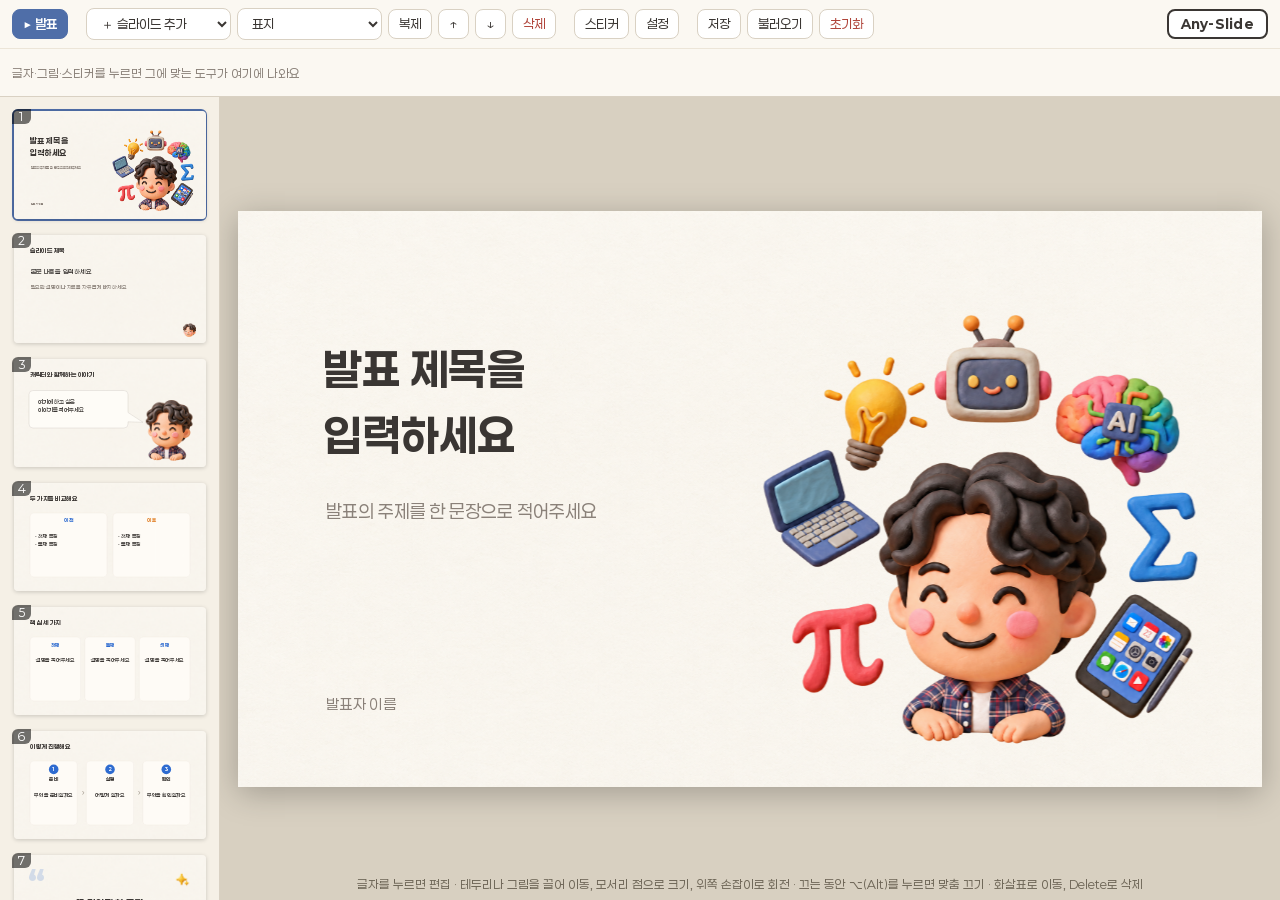
==== commit 635e43de: "2차 수정: 개체 편집(이동·크기·회전·삭제)과 보조선 맞춤, 스티커 탭, 표·상자 자동 정렬, 정보 팝업 (v1.2.0) - 스티커 패널 여백 조정, [기본] 8개 / [추가] " ====
--- a/app/index.html
+++ b/app/index.html
@@ -29,6 +29,7 @@
       <button id="btnImport" title="JSON 파일 불러오기">불러오기</button>
       <button id="btnReset" class="danger" title="처음 상태로">초기화</button>
     </div>
+    <button id="btnAbout" type="button" title="앱 정보">Any-Slide</button>
   </div>
   <!-- 글자를 고르면 글자 도구, 스티커를 고르면 스티커 도구, 아니면 이 장의 옵션 -->
   <div id="ctxbar" aria-label="선택한 것의 도구"></div>
@@ -43,7 +44,12 @@
 
 <div id="stickerPanel" class="float-panel" hidden>
   <div class="panel-title"><span id="stickerPanelTitle">스티커</span> <button id="btnStickerClose" aria-label="닫기">✕</button></div>
+  <div id="stickerTabs" class="tabs" role="tablist">
+    <button type="button" data-tab="basic" role="tab">기본</button>
+    <button type="button" data-tab="extra" role="tab">추가</button>
+  </div>
   <div id="stickerGrid"></div>
+  <p id="stickerEmpty" class="empty-note" hidden>아직 추가한 그림이 없어요. 덱을 만들며 새로 생성한 그림이 여기에 들어와요.</p>
 </div>
 
 <div id="settingsPanel" class="float-panel" hidden>
@@ -60,6 +66,11 @@
   <label class="set-row">둥실둥실 <span class="check"><input id="chkFloat" type="checkbox"> 켜기</span></label>
 </div>
 
+<div id="aboutPop" class="float-panel" hidden role="dialog" aria-label="앱 정보">
+  <strong id="aboutVersion">Any-Slide</strong>
+  <p>제작 : 김한량 디지털 공방</p>
+</div>
+
 <div id="hud" aria-live="polite"></div>
 <input id="fileImport" type="file" accept="application/json,.json" hidden>
 <script src="deck-spec.js"></script>
--- a/app/style.css
+++ b/app/style.css
@@ -127,8 +127,48 @@
 .slot img { max-width: 100%; max-height: 100%; object-fit: contain; pointer-events: none; }
 .slot.empty { border: 4px dashed var(--panel-line); color: #b8b0a3; font-size: 40px; }
 .present .slot.empty { visibility: hidden; }
-.edit .slot { cursor: pointer; }
-.edit .slot:hover { outline: 3px solid rgba(79,110,168,.35); }
+
+/* 개체: 바깥 틀(.obj)이 위치·크기·회전을 맡고, 안의 요소는 틀 기준으로 놓인다 */
+.obj { transform-origin: 50% 50%; touch-action: none; }
+.obj > .t:not(.abs), .obj > .stack, .obj > .table { position: relative; width: 100%; }
+.obj > .stack.center { height: 100%; }
+.obj > .abs, .obj > .badge { position: absolute; }
+.obj > .panel, .obj > .slot { position: absolute; inset: 0; }
+.obj > .bubble-shape { position: absolute; left: 0; top: 0; width: 100%; height: 100%; overflow: visible; }
+.obj > .qmark, .obj > .arrow { position: absolute; left: 0; top: 0; }
+.obj > .objimg { display: block; width: 100%; user-select: none; -webkit-user-drag: none; pointer-events: none; }
+.bubble-pop { transform-origin: 100% 85%; }
+.edit .obj.k-img, .edit .obj.k-deco, .edit .obj.k-slot, .edit .obj > .panel, .edit .obj > .bubble-shape, .edit .obj > .badge { cursor: grab; }
+.still, .still * { animation: none !important; }
+
+/* 선택 테두리(.fr), 옮기기용 테두리 띠(.eg), 크기·회전 손잡이(.h). 편집 화면에서만 그린다 */
+.fr { display: none; position: absolute; inset: -6px; border: 2px dashed var(--ui-accent); border-radius: 10px; pointer-events: none; }
+.edit .obj:hover > .fr { display: block; opacity: .45; }
+.edit .obj.sel > .fr { display: block; opacity: 1; }
+.eg { display: none; position: absolute; cursor: move; }
+.eg.n { left: -8px; right: -8px; top: -20px; height: 16px; }
+.eg.s { left: -8px; right: -8px; bottom: -20px; height: 16px; }
+.eg.e { top: -8px; bottom: -8px; right: -20px; width: 16px; }
+.eg.w { top: -8px; bottom: -8px; left: -20px; width: 16px; }
+.edit .obj:hover > .eg, .edit .obj.sel > .eg { display: block; }
+.h { display: none; position: absolute; width: 26px; height: 26px; background: #fff; border: 3px solid var(--ui-accent); border-radius: 50%; z-index: 2; }
+.h.nw { left: -13px; top: -13px; cursor: nwse-resize; }
+.h.ne { right: -13px; top: -13px; cursor: nesw-resize; }
+.h.sw { left: -13px; bottom: -13px; cursor: nesw-resize; }
+.h.se { right: -13px; bottom: -13px; cursor: nwse-resize; }
+.h.n { left: 50%; top: -13px; margin-left: -13px; cursor: ns-resize; border-radius: 6px; }
+.h.s { left: 50%; bottom: -13px; margin-left: -13px; cursor: ns-resize; border-radius: 6px; }
+.h.e { top: 50%; right: -13px; margin-top: -13px; cursor: ew-resize; border-radius: 6px; }
+.h.w { top: 50%; left: -13px; margin-top: -13px; cursor: ew-resize; border-radius: 6px; }
+.h.turn { left: 50%; top: -70px; margin-left: -15px; width: 30px; height: 30px; background: var(--ui-accent); border-color: #fff; cursor: grab; }
+.h.turn::after { content: ''; position: absolute; left: 50%; top: 27px; width: 3px; height: 30px; margin-left: -1.5px; background: var(--ui-accent); }
+.edit .obj.sel > .h, .edit .sticker.sel .h { display: block; }
+
+/* 보조선과 맞춤 안내 */
+.guide { position: absolute; background: #e5484d; z-index: 50; pointer-events: none; }
+.guide.v { top: 0; width: 2px; height: 1080px; margin-left: -1px; }
+.guide.h { left: 0; height: 2px; width: 1920px; margin-top: -1px; }
+.snap-hint { position: absolute; left: 50%; top: 22px; transform: translateX(-50%); background: rgba(30, 30, 30, .72); color: #fff; font-size: 28px; padding: 10px 24px; border-radius: 999px; z-index: 51; pointer-events: none; white-space: nowrap; }
 
 .edit .over { outline: 3px dashed #b0443a; outline-offset: 6px; border-radius: 8px; }
 .edit .t[contenteditable] { cursor: text; border-radius: 8px; }
@@ -137,23 +177,13 @@
 .edit .t[contenteditable]:empty::before { content: attr(data-ph); color: #b8b0a3; }
 .edit .table > .t[contenteditable]:focus { box-shadow: inset 0 0 0 3px rgba(79,110,168,.45); border-radius: 0; }
 
-.img { user-select: none; -webkit-user-drag: none; pointer-events: none; }
-
 /* 스티커: 바깥(.sticker)은 위치와 등장 효과, 안쪽(.rot)은 회전, 그림은 뒤집기 */
 .sticker { cursor: grab; touch-action: none; }
 .sticker .rot { position: relative; transform-origin: 50% 50%; }
 .sticker img { width: 100%; display: block; pointer-events: none; -webkit-user-drag: none; }
 .sticker img.flip { transform: scaleX(-1); }
-.sticker .h { display: none; position: absolute; width: 26px; height: 26px; background: #fff; border: 3px solid var(--ui-accent); border-radius: 50%; }
-.sticker .h.nw { left: -13px; top: -13px; cursor: nwse-resize; }
-.sticker .h.ne { right: -13px; top: -13px; cursor: nesw-resize; }
-.sticker .h.sw { left: -13px; bottom: -13px; cursor: nesw-resize; }
-.sticker .h.se { right: -13px; bottom: -13px; cursor: nwse-resize; }
-.sticker .h.turn { left: 50%; top: -70px; margin-left: -15px; width: 30px; height: 30px; background: var(--ui-accent); border-color: #fff; cursor: grab; }
-.sticker .h.turn::after { content: ''; position: absolute; left: 50%; top: 27px; width: 3px; height: 30px; margin-left: -1.5px; background: var(--ui-accent); }
 .edit .sticker.sel .rot { outline: 3px dashed var(--ui-accent); outline-offset: 4px; }
-.edit .sticker.sel .h { display: block; }
-.present .sticker { cursor: none; pointer-events: none; }
+.present .sticker, .present .obj { cursor: none; pointer-events: none; }
 
 /* ---------- 등장 애니메이션 ---------- */
 /* 글자: 날아오기(fly) 또는 페이드만(fade). 장 전환 시간의 절반(--t0)만큼 늦게 시작한다 */
@@ -164,7 +194,7 @@
 .drop-in { animation: drop-in .9s cubic-bezier(.2,.8,.2,1) both; animation-delay: calc(var(--d, 0s) + var(--t0, 0s)); }
 .float { animation: float 5s ease-in-out infinite; animation-delay: calc(var(--d, 0s) + var(--t0, 0s)); }
 .pop.float { animation: pop .8s cubic-bezier(.2,1.3,.4,1) both, float 5s ease-in-out infinite; animation-delay: calc(var(--d, 0s) + var(--t0, 0s)), calc(var(--d, 0s) + var(--t0, 0s) + .9s); }
-.bubble-pop { transform-origin: 1290px 633px; animation: pop .7s cubic-bezier(.2,1.4,.4,1) both; animation-delay: calc(var(--d, 0s) + var(--t0, 0s)); }
+.bubble-pop { animation: pop .7s cubic-bezier(.2,1.4,.4,1) both; animation-delay: calc(var(--d, 0s) + var(--t0, 0s)); }
 @keyframes fade-up { from { opacity: 0; transform: translateY(26px); } to { opacity: 1; transform: none; } }
 @keyframes fade-in { from { opacity: 0; } to { opacity: 1; } }
 @keyframes pop { from { opacity: 0; transform: scale(.6); } to { opacity: 1; transform: none; } }
@@ -206,12 +236,20 @@
   background: #fffdf8; border: 1px solid var(--ui-line); border-radius: 12px; box-shadow: 0 8px 30px rgba(0,0,0,.2); padding: 14px;
 }
 .float-panel[hidden] { display: none; }
-#stickerPanel { width: 380px; }
+#stickerPanel { width: 400px; padding-bottom: 22px; }
+.tabs { display: flex; gap: 6px; margin-bottom: 14px; }
+.tabs button { flex: 1; }
+.tabs button.on { background: #e4ecf8; border-color: var(--ui-accent); font-weight: 700; }
+.empty-note { font-size: 13px; color: #8a8179; margin: 6px 2px 0; line-height: 1.5; }
+#btnAbout { margin-left: auto; border: 2px solid var(--ink); border-radius: 8px; font-weight: 800; letter-spacing: .02em; background: #fff; padding: 5px 12px; }
+#aboutPop { top: 56px; width: 260px; text-align: center; padding: 18px 16px; }
+#aboutPop strong { font-size: 18px; }
+#aboutPop p { margin: 8px 0 0; font-size: 14px; color: #6e6657; }
 #settingsPanel { width: 340px; }
 .panel-title { display: flex; justify-content: space-between; align-items: center; font-weight: 700; margin-bottom: 10px; }
 .panel-title button { border: 0; background: none; font-size: 16px; padding: 2px 6px; }
-#stickerGrid { display: grid; grid-template-columns: repeat(3, minmax(0, 1fr)); gap: 10px; }
-#stickerGrid button { padding: 8px 6px 6px; background: #f3eee4; display: flex; flex-direction: column; align-items: center; gap: 4px; min-width: 0; }
+#stickerGrid { display: grid; grid-template-columns: repeat(3, minmax(0, 1fr)); gap: 12px; }
+#stickerGrid button { padding: 10px 6px 8px; background: #f3eee4; display: flex; flex-direction: column; align-items: center; gap: 4px; min-width: 0; }
 #stickerGrid img { width: 100%; aspect-ratio: 1; object-fit: contain; }
 #stickerGrid span { font-size: 12px; color: #6e6657; white-space: nowrap; overflow: hidden; text-overflow: ellipsis; max-width: 100%; }
 .set-row { display: grid; grid-template-columns: 96px 1fr; gap: 8px; align-items: center; margin: 10px 0; font-size: 13px; }
